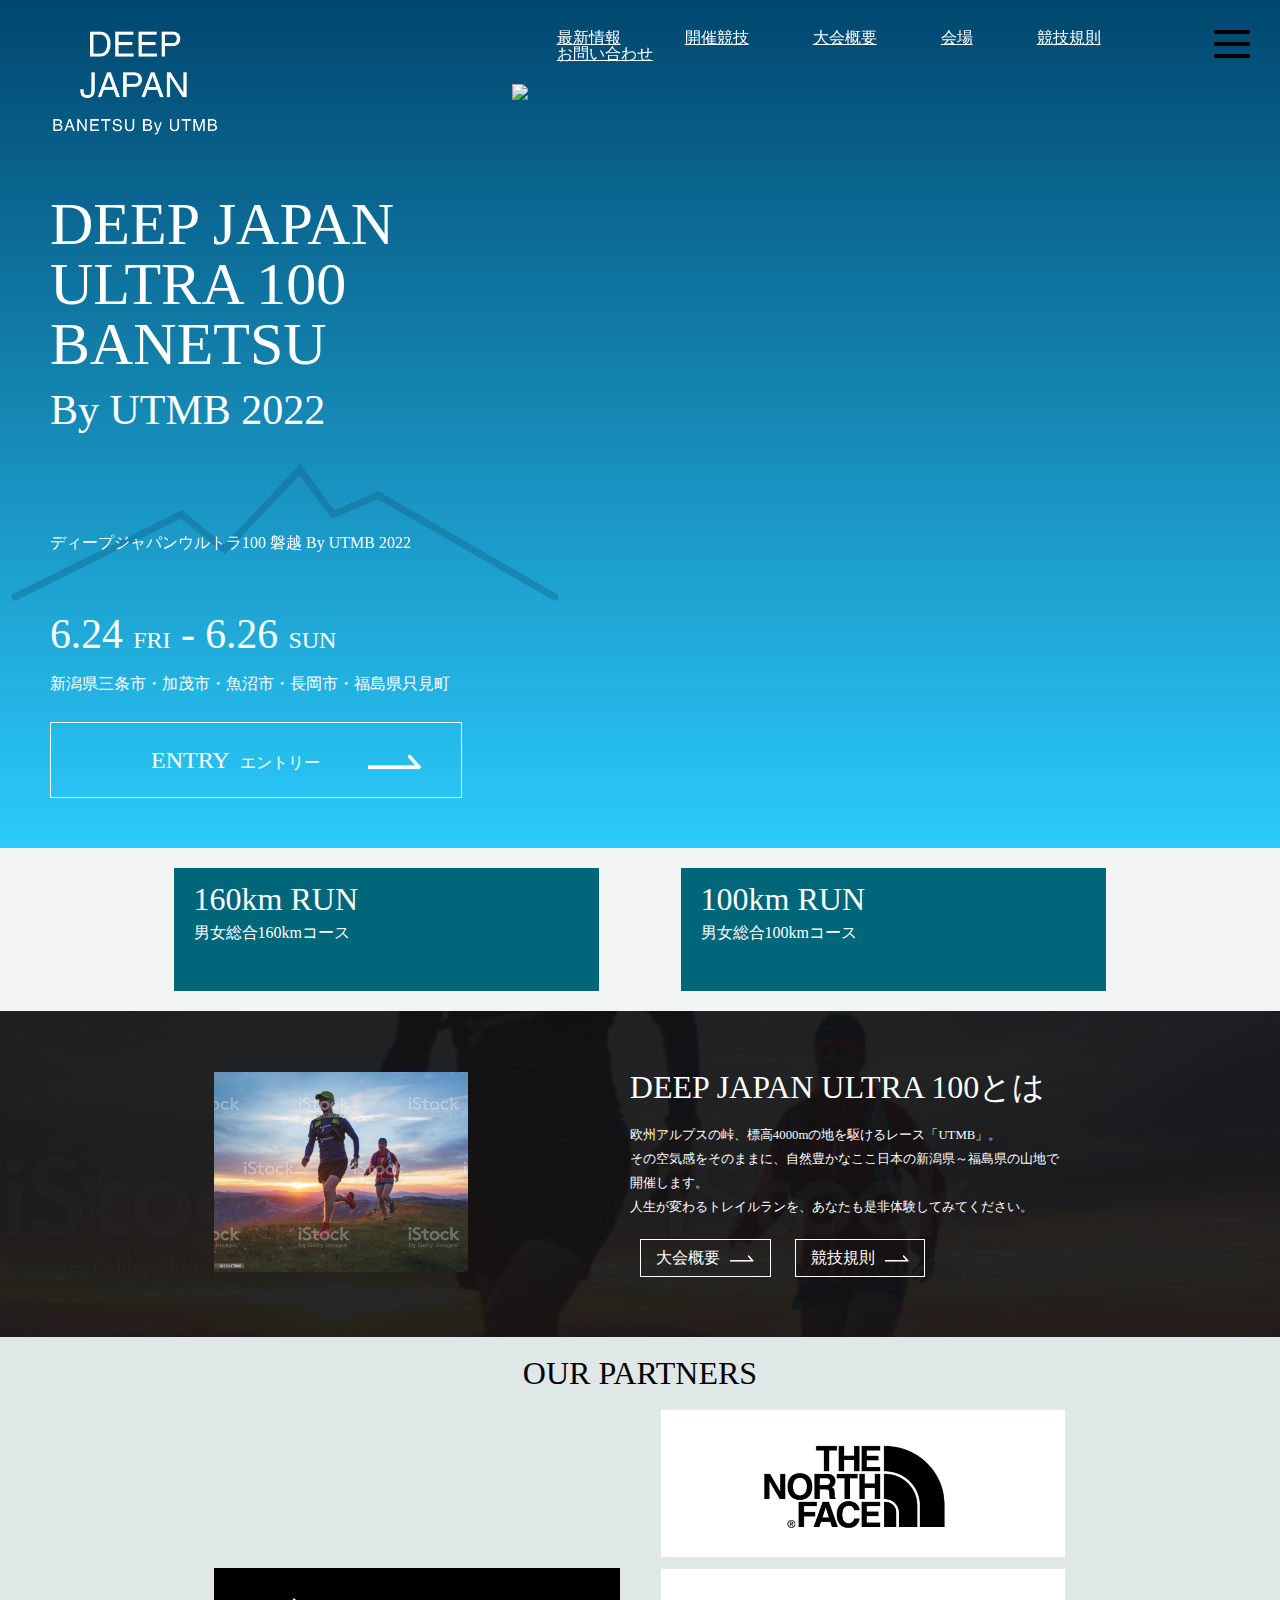
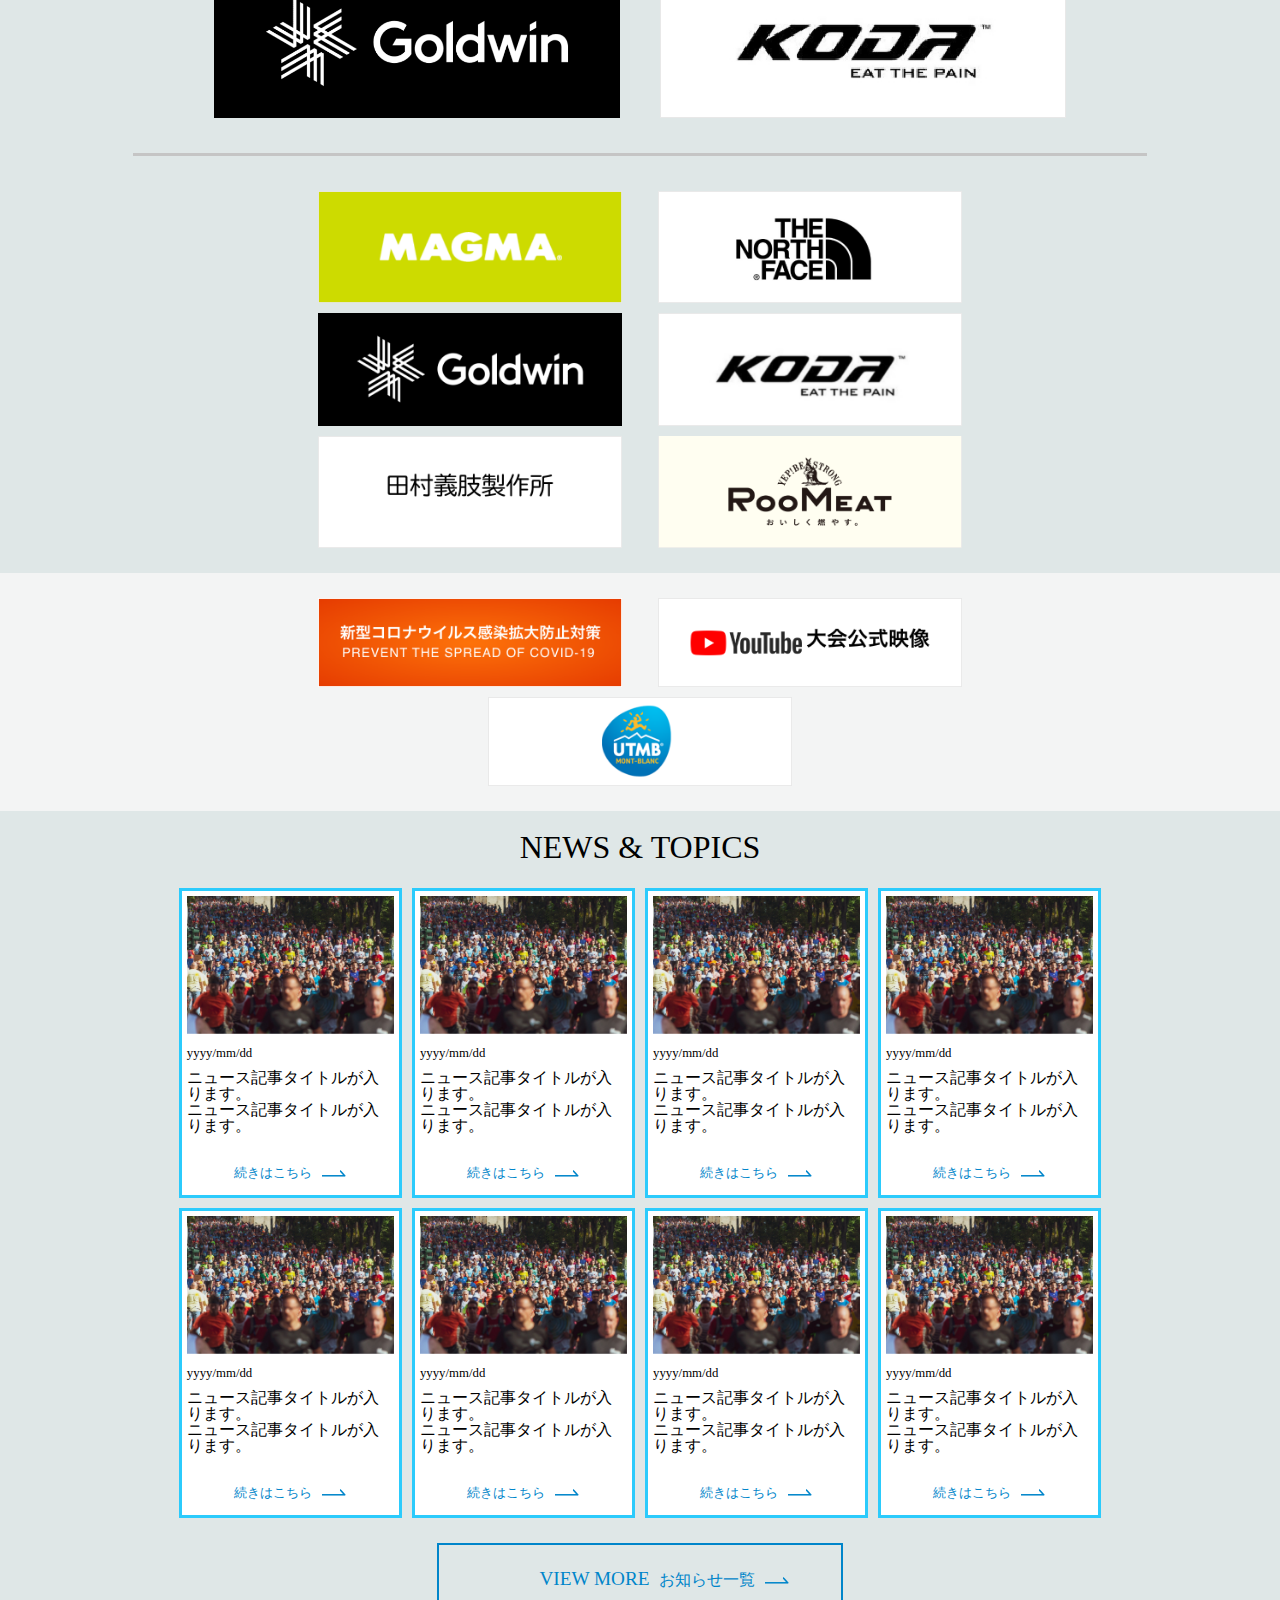
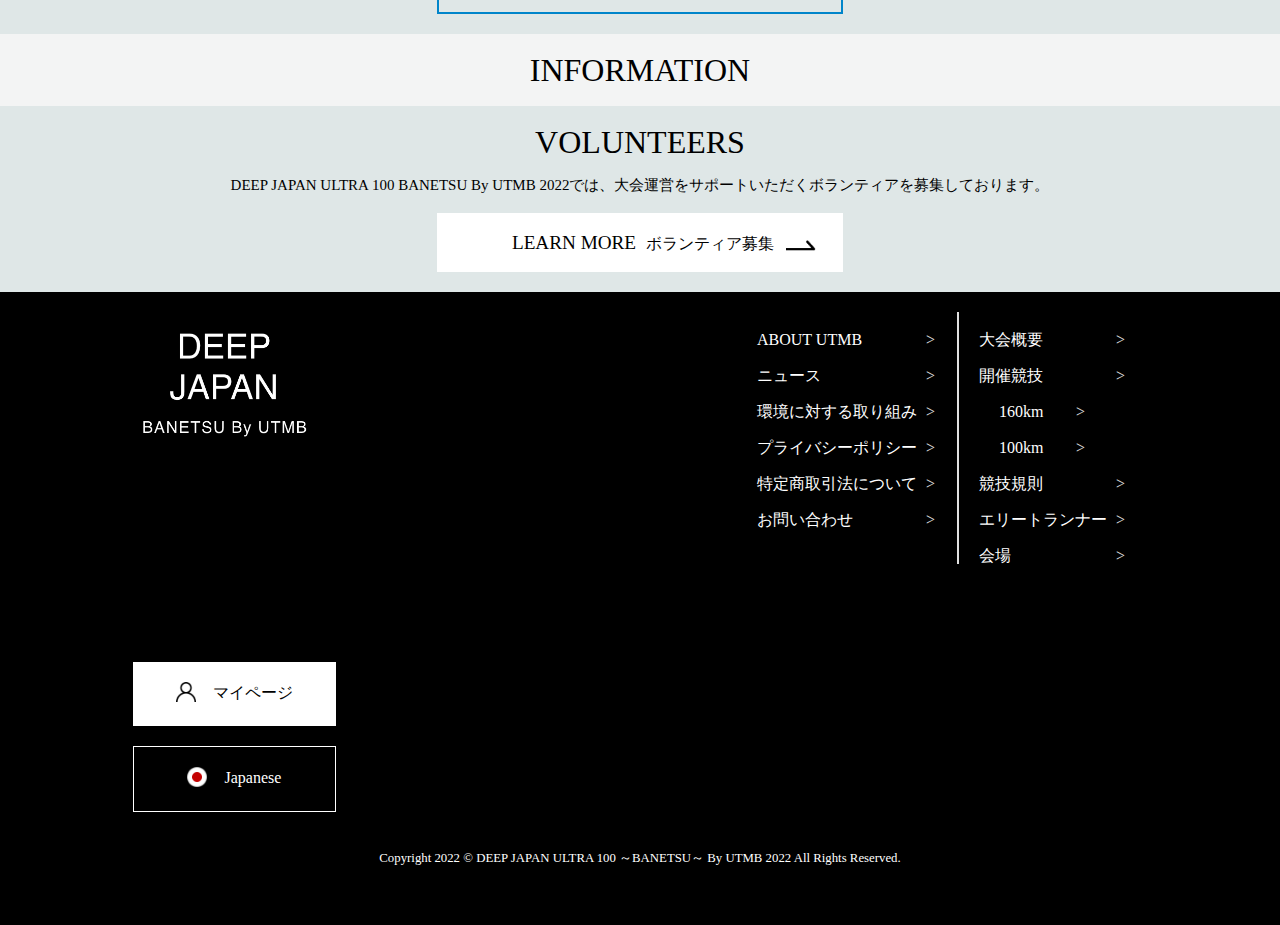
==== index.html @ a7fba8e9 "0206-latest" ====
<!DOCTYPE html>
<html lang="ja">
  <head>
    <!-- 以下meta系 -->
    <meta charset="utf-8">
    <meta http-equiv="X-UA-Compatible" content="IE=Edge" />
    <meta name="viewport" content="width=device-width,initial-scale=1.0,minimum-scale=1.0">
    <meta name="description" content="">
    <meta name="keyword" content="">
    <title>deepjapan</title>
    <!-- ↓OG系↓ -->
    
    <!-- ↑OG系↑ -->
    <!-- ↓css、js↓ -->
    <link rel="stylesheet" href="./assets/css/base.css">
    <link rel="stylesheet" href="./assets/css/style.css">
    <!-- <script type="text/javascript" src="./assets/js/jquery-3.6.0.min.js"></script> -->
    <script type="text/javascript" src="./assets/js/include.js"></script>
    <!-- ↑css、js↑ -->
    
  </head>
  <body>
    <!-- ↓PCheadear↓ -->
    <div class="header">
      <div class="header_nav">
        <h1>
          <img src="./images/logo.png" alt="">
        </h1>
        <div class="pc-nav">
          <ul>
            <li><a href="#">最新情報</a></li>
            <li><a href="#">開催競技</a></li>
            <li><a href="#">大会概要</a></li>
            <li><a href="#">会場</a></li>
            <li><a href="#">競技規則</a></li>
            <li><a href="#">お問い合わせ</a></li>
          </ul>
        </div>
      </div>
      <!-- ↓ハンバーガーメニュー↓ -->
      <div class="menu-trigger" href="">
        <span></span>
        <span></span>
        <span></span>
      </div>
      <nav>
        <div class="nav_flex">
          <ul>
            <li>ABOUT UTMB</li>
            <li>ニュース</li>
            <li>環境に対する取り組み</li>
            <li>プライバシーポリシー</li>
            <li>特定商取引法について</li>
            <li>お問い合わせ</li>
          </ul>
          <ul>
            <li>大会概要</li>
            <li>開催競技</li>
            <ul>
              <li>160km</li>
              <li>100km</li>
            </ul>
            <li>競技規則</li>
            <li>エリートランナー</li>
            <li>会場</li>
          </ul>
        </div>
        <div class="btn_flex">
          <div class="nav-btn-01">
            <a href="">マイページ</a>
          </div>
          <div class="nav-btn-02">
            <a href="">Japanese</a>
          </div>
        </div>
      </nav>
      <div class="overlay"></div>
    </div>
    <!-- <div class="header_bg"></div> -->
    <!-- ↑ハンバーガーメニュー↑ -->
    <!-- ↑PCheadear↑ -->
    <!-- ↓SPheadear↓ -->
    <div class="header_sp">
      <div class="header_nav">
        <h1>
          <img src="./images/logo.png" alt="">
        </h1>
        <div class="pc-nav">
          <ul>
            <li><a href="#">最新情報</a></li>
            <li><a href="#">開催競技</a></li>
            <li><a href="#">大会概要</a></li>
            <li><a href="#">会場</a></li>
            <li><a href="#">競技規則</a></li>
            <li><a href="#">お問い合わせ</a></li>
          </ul>
        </div>
      </div>
      <!-- ↓ハンバーガーメニュー↓ -->
      <div class="menu-trigger" href="">
        <span></span>
        <span></span>
        <span></span>
      </div>
      <nav>
        <div class="nav_flex">
          <ul>
            <li>ABOUT UTMB</li>
            <li>ニュース</li>
            <li>環境に対する取り組み</li>
            <li>プライバシーポリシー</li>
            <li>特定商取引法について</li>
            <li>お問い合わせ</li>
          </ul>
          <ul>
            <li>大会概要</li>
            <li>開催競技</li>
            <ul>
              <li>160km</li>
              <li>100km</li>
            </ul>
            <li>競技規則</li>
            <li>エリートランナー</li>
            <li>会場</li>
          </ul>
        </div>
        <div class="btn_flex">
          <div class="nav-btn-01">
            <a href="">マイページ</a>
          </div>
          <div class="nav-btn-02">
            <a href="">Japanese</a>
          </div>
        </div>
      </nav>
      <div class="overlay"></div>
    </div>
    <!-- <div class="header_sp_bg"></div> -->
    <!-- ↑SPheadear↑ -->
      <!-- ↓mv周り↓ -->
      <div class="pc-wrapper">
        <div class="text">
          <h2>DEEP JAPAN <br>ULTRA 100<br>BANETSU<br><span style="font-size: 42px;">By UTMB 2022</span></h2>
          <div class="bg_img">
            <img class="background_img" src="./images/top_02.png">
            <p>ディープジャパンウルトラ100 磐越 By UTMB 2022</p>
          </div>
          <p class="date">6.24 <span>FRI</span> - 6.26 <span>SUN</span></p>
          <p>新潟県三条市・加茂市・魚沼市・長岡市・福島県只見町</p>
          <p class="btn"><a href="">ENTRY<span>エントリー</span></a></p>
        </div>
        <div class="img">
          <img src="./images/top.png">
        </div>
      </div>
      <div class="sp-wrapper">
        <div class="img">
          <img src="./images/top.png" alt="">
        </div>
        <div class="text">
          <h2>DEEP JAPAN <br>ULTRA 100<br>BANETSU<br><span style="font-size: 30px;">By UTMB 2022</span></h2>
          <p>ディープジャパンウルトラ100 磐越 By UTMB 2022</p>
          <p class="date">6.24 <span>FRI</span> - 6.26<span> SUN</span></p>
          <p>新潟県三条市・加茂市・魚沼市・長岡市・福島県只見町</p>
          <p class="btn"><a href="">ENTRY<span>エントリー</span></a></p>
        </div>
      </div>
    <!-- ↑mv周り↑ -->
    <!-- ↑headear,mv周り↑ -->
    <section class="section02 col1-2">
      <div class="box1-2">
        <h2>160km RUN</h2>
        <p>男女総合160kmコース</p>
      </div>
      <div class="box1-2">
        <h2>100km RUN</h2>
        <p>男女総合100kmコース</p>
      </div>
    </section>
    
    <section class="section03">
      <div class="back_img wrapper01">
        <div class="img">
          <img src="./images/about_dju_02.png" alt="">
        </div>
        <div class="about">
          <h2>DEEP JAPAN ULTRA 100とは</h2>
          <p>欧州アルプスの峠、標高4000mの地を駆けるレース「UTMB」。<br>その空気感をそのままに、自然豊かなここ日本の新潟県～福島県の山地で開催します。<br>人生が変わるトレイルランを、あなたも是非体験してみてください。</p>
          <div class="btn">
            <a href="">大会概要</a>
          </div>
          <div class="btn">
            <a href="">競技規則</a>
          </div>
        </div>
      </div>
    </section>

    <section class="section04">
      <h2>OUR PARTNERS</h2>
      <div class="wrapper01">
        <div class="col1-2">
          <img src="./images/magma_01.png" alt="">
          <img src="./images/thenorthface_01.png" alt="">
        </div>
        <div class="col1-2">
          <img src="./images/goldwin_01.png" alt="">
          <img src="./images/koda_01.png" alt="">
        </div>
      </div>
      <div class="wrapper02">
        <div class="col1-3">
          <img src="./images/magma_02.png" alt="">
          <img src="./images/thenorthface_02.png" alt="">
          <img src="./images/goldwin_02.png" alt="">
        <!-- </div>
        <div class="col1-3"> -->
          <img src="./images/koda_02.png" alt="">
          <img src="./images/tamura_02.png" alt="">
          <img src="./images/roomeat_02.png" alt="">
        </div>
      </div>
    </section>

    <section class="section05">
      <div class="col1-3">
        <img src="./images/covid.png" alt="">
        <img src="./images/youtube.png" alt="">
        <img src="./images/utmb.png" alt="">
      </div>
    </section>

    <section class="section06">
        <h2>NEWS & TOPICS</h2>
        <div class="wrapper">
          <div class="col1-4">
            <div class="inner">
              <img src="./images/news.png" alt="">
              <p class="date">yyyy/mm/dd</p>
              <p class="title">ニュース記事タイトルが入ります。<br>ニュース記事タイトルが入ります。</p>
              <p class="next"><a href="">続きはこちら</a></p>
            </div>
            <div class="inner">
              <img src="./images/news.png" alt="">
              <p class="date">yyyy/mm/dd</p>
              <p class="title">ニュース記事タイトルが入ります。<br>ニュース記事タイトルが入ります。</p>
              <p class="next"><a href="">続きはこちら</a></p>
            </div>
            <div class="inner">
              <img src="./images/news.png" alt="">
              <p class="date">yyyy/mm/dd</p>
              <p class="title">ニュース記事タイトルが入ります。<br>ニュース記事タイトルが入ります。</p>
              <p class="next"><a href="">続きはこちら</a></p>
            </div>
            <div class="inner">
              <img src="./images/news.png" alt="">
              <p class="date">yyyy/mm/dd</p>
              <p class="title">ニュース記事タイトルが入ります。<br>ニュース記事タイトルが入ります。</p>
              <p class="next"><a href="">続きはこちら</a></p>
            </div>
            <div class="inner">
              <img src="./images/news.png" alt="">
              <p class="date">yyyy/mm/dd</p>
              <p class="title">ニュース記事タイトルが入ります。<br>ニュース記事タイトルが入ります。</p>
              <p class="next"><a href="">続きはこちら</a></p>
            </div>
            <div class="inner">
              <img src="./images/news.png" alt="">
              <p class="date">yyyy/mm/dd</p>
              <p class="title">ニュース記事タイトルが入ります。<br>ニュース記事タイトルが入ります。</p>
              <p class="next"><a href="">続きはこちら</a></p>
            </div>
            <div class="inner">
              <img src="./images/news.png" alt="">
              <p class="date">yyyy/mm/dd</p>
              <p class="title">ニュース記事タイトルが入ります。<br>ニュース記事タイトルが入ります。</p>
              <p class="next"><a href="">続きはこちら</a></p>
            </div>
            <div class="inner">
              <img src="./images/news.png" alt="">
              <p class="date">yyyy/mm/dd</p>
              <p class="title">ニュース記事タイトルが入ります。<br>ニュース記事タイトルが入ります。</p>
              <p class="next"><a href="">続きはこちら</a></p>
            </div>
          </div>
        </div>
        <div class="info">
          <p>VIEW MORE<span>お知らせ一覧</span></p>
        </div>
    </section>

    <section class="section07">
      <h2>INFORMATION</h2>
      <!-- snsの場所 -->
    </section>

    <section class="section08">
      <h2>VOLUNTEERS</h2>
      <p>DEEP JAPAN ULTRA 100 BANETSU By UTMB 2022では、大会運営をサポートいただくボランティアを募集しております。</p>
      <div class="volunteers">
        <p>LEARN MORE<span>ボランティア募集</span></p>
      </div>
    </section>

    <!-- ↓footer↓ -->
    <div class="footer">
      <div class="footer-flex">
        <img src="./images/logo.png" alt="">
        <div class="ul-flex">
          <ul>
            <li>ABOUT UTMB</li>
            <li>ニュース</li>
            <li>環境に対する取り組み</li>
            <li>プライバシーポリシー</li>
            <li>特定商取引法について</li>
            <li>お問い合わせ</li>
          </ul>
          <ul>
            <li>大会概要</li>
            <li>開催競技</li>
              <ul>
                <li>160km</li>
                <li>100km</li>
              </ul>
            <li>競技規則</li>
            <li>エリートランナー</li>
            <li>会場</li>
          </ul>
        </div>        
      </div>
      <div class="btn-01">
        <a href="">マイページ</a>
      </div>
      <div class="btn-02">
        <p><a href="">Japanese</a></p>
      </div>
      <p class="copyright">Copyright 2022 © DEEP JAPAN ULTRA 100 ～BANETSU～ By UTMB 2022 All Rights Reserved.</p>
    </div>
    <!-- ↑footer↑ -->
    
    <script src="https://code.jquery.com/jquery-3.4.1.js" integrity="sha256-WpOohJOqMqqyKL9FccASB9O0KwACQJpFTUBLTYOVvVU=" crossorigin="anonymous"></script>
    <script type="text/javascript" src="./assets/js/include.js"></script>
  </body>

</html>
---- assets/css/base.css ----
@charset "UTF-8";
/* http://meyerweb.com/eric/tools/css/reset/ 
   v2.0 | 20110126
   License: none (public domain)
*/

* {
  box-sizing: border-box;
}

html, body, div, span, applet, object, iframe,
h1, h2, h3, h4, h5, h6, p, blockquote, pre,
a, abbr, acronym, address, big, cite, code,
del, dfn, em, img, ins, kbd, q, s, samp,
small, strike, strong, sub, sup, tt, var,
b, u, i, center,
dl, dt, dd, ol, ul, li,
fieldset, form, label, legend,
table, caption, tbody, tfoot, thead, tr, th, td,
article, aside, canvas, details, embed, 
figure, figcaption, footer, header, hgroup, 
menu, nav, output, ruby, section, summary,
time, mark, audio, video {
	margin: 0;
	padding: 0;
	border: 0;
	font-size: 100%;
  font: inherit;
  color: white;
	vertical-align: baseline;
}
/* HTML5 display-role reset for older browsers */
article, aside, details, figcaption, figure, 
footer, header, hgroup, menu, nav, section {
	display: block;
}

body {
  line-height: 1;
  font-family: "Russo One";
  background-color: #F3F4F4;
}
ol, ul {
	list-style: none;
}
blockquote, q {
	quotes: none;
}
blockquote:before, blockquote:after,
q:before, q:after {
	content: '';
	content: none;
}
table {
	border-collapse: collapse;
	border-spacing: 0;
}

img{
  width: 100%;
}

/* =========================================================== */
---- assets/css/style.css ----
@charset "UTF-8";

.header{
  padding-top: 30px;
  display: block;
  position: fixed;
  top:0;
}
.header.scroll-nav{
  background:linear-gradient(#00476F, #2BCBFC);
  opacity: 0.8;
}

.header_sp{
  display: none;
}

.header_bg{
  display: block;
  height: 342px;
  background:linear-gradient(#00476F, #2BCBFC);
}

.header_sp_bg{
  display: none;
}

@media screen and (max-width: 768px){
  .header{
    display: none;
  }

  .header_sp{
    padding: 15px 0 9px 0;
    width: 100%;
    display: block;
    background-image: url(../../images/top_bk_img.png);
    position: fixed;
    top:0;
  }

  .header_bg{
    display: none;
  }

  .header_sp_bg{
    display: block;
    height: 234px;
    background:linear-gradient(#00476F, #2BCBFC);
  }
}

/* ハンバーガーメニュー */
.overlay {
  content: "";
  display: block;
  width: 0;
  height: 0;
  background-color: rgba(0, 0, 0, 0.5);
  position: absolute;
  top: 0;
  left: 0;
  z-index: 2;
  opacity: 0;
  transition: opacity .5s;
}
.overlay.open {
  width: 100%;
  height: 100%;
  opacity: 1;
}
main {
  height: 100%;
  min-height: 100vh;
  padding: 0 50px;
  background-color: #eee;
  transition: all .5s;
  display: flex;
  flex-direction: column;
  justify-content: center;
}
main.open {
  transform: translateX(-250px);
}
main h1 {
  text-align: center;
  font-weight: 500;
}
main p {
  text-align: center;
}
.menu-trigger {
  display: inline-block;
  width: 36px;
  height: 28px;
  vertical-align: middle;
  cursor: pointer;
  position: fixed;
  top: 30px;
  right: 30px;
  z-index: 100;
/*   transform: translateX(0);
  transition: transform .5s;
 */}
/* .menu-trigger.active {
  transform: translateX(-250px);
}
 */.menu-trigger span {
  display: inline-block;
  box-sizing: border-box;
  position: absolute;
  left: 0;
  width: 100%;
  height: 4px;
  background-color: #000;
  transition: all .5s;
}
.menu-trigger.active span {
  background-color: #fff;
}
.menu-trigger span:nth-of-type(1) {
  top: 0;
}
.menu-trigger.active span:nth-of-type(1) {
  transform: translateY(12px) rotate(-45deg);
}
.menu-trigger span:nth-of-type(2) {
  top: 12px;
}
.menu-trigger.active span:nth-of-type(2) {
  opacity: 0;
}
.menu-trigger span:nth-of-type(3) {
  bottom: 0;
}
.menu-trigger.active span:nth-of-type(3) {
  transform: translateY(-12px) rotate(45deg);
}

nav {
  width: 40%;
  height: 100%;
  padding-top: 100px;
  background-color: #003B54;
  position: fixed;
  top: 0;
  right: 0;
  z-index: 10;
  transform: translate(100%);
  transition: all .5s;
}
nav.open {
  transform: translateZ(0);
}

.nav_flex{
  display: flex;
}

.nav_flex ul{
  width: 50%;
  padding: 0 20px;
  position: relative;
}

.nav_flex ul:first-child{
  border-right: solid 1px #E0E0E0;
}

.nav_flex ul>ul{
  margin-left: 10px;
}

nav li {
  color: #fff;
  padding: 10px 0;
  margin: 20px 0;
}

nav li::after{
  content:">";
  display: inline-block;
  background-repeat: no-repeat;
  background-position: right;
  background-size: contain;
  vertical-align: middle;
  width: 20px;
  height: 16px;
  position: absolute;
  right: 60px;
}

.nav_flex ul>ul li::after{
  position: absolute;
  right: 7px;
}

.btn_flex{
  display: flex;
  justify-content: space-around;
  margin-top: 30%;
}

.nav-btn-01{
  background-color: white;
  padding: 20px 60px;
}

.nav-btn-01 a{
  color: #000;
}

.nav-btn-01 a::before{
  content: "";
  display: inline-block;
  background-image: url(../../images/user.png);
  background-repeat: no-repeat;
  background-size: 53%;
  vertical-align: middle;
  width: 37px;
  height: 24px;
}

.nav-btn-02{
  background-color: black;
  padding: 20px 60px;
}

.nav-btn-02 a::before{
  content: "";
  display: inline-block;
  background-image: url(../../images/japan.png);
  background-repeat: no-repeat;
  background-size: 53%;
  vertical-align: middle;
  width: 37px;
  height: 24px
}

.btn_flex a{
  text-decoration: none;
}

@media screen and (max-width: 768px) {
  nav {
    width: 80%;
    height: 100%;
    padding-top: 100px;
    background-color: #003B54;
    position: fixed;
    top: 0;
    right: 0;
    z-index: 10;
    transform: translate(100%);
    transition: all .5s;
  }

  .nav_flex{
    display: block;
  }
  .nav_flex ul {
    width: 100%;
    padding: 0 10px;
  }
  .nav_flex ul:first-child {
    border-right: none;
  }
  nav li {
    padding: 10px 0;
    margin: 5px 0;
  }
  .btn_flex {
    display: block;
    margin-top: 20%;
    padding: 0 20px;
  }
  .nav-btn-01 {
    margin-bottom: 10px;
  }
}

/* ハンバーガーメニュー */

.header_nav{
  display: flex;
  margin-left: 43px;
}

h1{
  width: 15%;
}

.pc-nav ul{
  margin-left: 300px;
}

.pc-nav li{
  display: inline-block;
  margin: 0 30px;
}

@media screen and (max-width: 768px) {

  .header_nav{
    display: block;
    margin-left: 0px;
  }

  h1{
    width: 28%;
    margin-left: 20px;
  }
  
  .pc-nav{
    display: none;
  }
}

.pc-wrapper{
  display: flex;
  padding-top: 84px;
  background:linear-gradient(#00476F, #2BCBFC);
}

@media screen and (max-width: 768px) {
  .pc-wrapper{
    display: none;
  }
}

.pc-wrapper .text{
  width: 40%;
  padding: 20px 50px 50px;
  margin-top: 90px;
  /* background-image: url(../../images/top_02.png);
  background-repeat: no-repeat; */
}

.bg_img{
  position: absolute;
}

.background_img{
  width: 550px;
  position: relative;
  top: 0;
  left: -40px;
}

.bg_img p{
  position: relative;
  top: -70px;
  left: 0;
}

.pc-wrapper .date{
  font-size: 2.6rem;
  margin: 180px 0 20px 0;
}

.pc-wrapper span{
  font-size: 1.5rem;
}

.pc-wrapper h2{
  font-size: 60px;
  margin-bottom: 30px;
}

.pc-wrapper .btn{
  margin-top: 30px;
  border: solid 1px white;
  padding: 25px 0 25px 100px;
}

.pc-wrapper .btn a{
  text-decoration: none;
  font-size: 1.5rem;
  text-align: center;
}

.pc-wrapper .btn a::after{
  content:"";
  display: inline-block;
  background-image: url(../../images/arrow_white.png);
  background-repeat: no-repeat;
  background-position: right;
  background-size: contain;
  vertical-align: middle;
  width: 102px;
  height: 16px;
}

.pc-wrapper .btn span{
  font-size: 1rem;
  margin-left: 10px;
}

.pc-wrapper .img{
  width: 60%;
}

.sp-wrapper{
  display: none;
}

/* SP トップヴィジュアル */
@media screen and (max-width: 768px) {
  .sp-wrapper{
    display: block;
    margin-top: 68px;
    padding: 20px 0;
    background:linear-gradient(#00476F, #2BCBFC);
  }
  
  .sp-wrapper .text{
    width: 100%;
    padding: 0 10px;
    margin-top: 10px;
  }
  
  .sp-wrapper h2{
    font-size: 2.6rem;
    margin: 20px 0;
  }
  
  .sp-wrapper .date{
    font-size: 2.6rem;
    margin: 20px 0;
  }
  
  .sp-wrapper span{
    font-size: 1.5rem;
  }
  
  .sp-wrapper .btn{
    margin-top: 30px;
    border: solid 1px white;
    padding: 25px 0 25px 100px;
  }
  
  .sp-wrapper .btn a{
    text-decoration: none;
    font-size: 1.5rem;
    text-align: center;
  }
  
  .sp-wrapper .btn a::after{
    content:"";
    display: inline-block;
    background-image: url(../../images/arrow_white.png);
    background-repeat: no-repeat;
    background-position: right;
    background-size: contain;
    vertical-align: middle;
    width: 75px;
    height: 15px;
  }
}
/* SP トップヴィジュアル */

.section02,.section04,.section05,.section06,.section07,.section08,.footer{
  padding: 20px 133px;
  /* margin: 20px 0; */
}

@media screen and (max-width: 768px){
  .section02,.section04,.section05,.section06,.section07,.section08,.footer{
    padding: 20px 25px;
  }
}

.col1-2,.col1-3,.col1-4{
  display: flex;
  justify-content: center;
  flex-wrap: wrap;
}

.col1-2 div{
  width: 42%;
  margin: 0 auto;
}

.col1-2 img{
  width: 40%;
  margin: 5px 20px;
}

@media screen and (max-width: 768px) {
  .col1-2{
    display: block;
  }
  .col1-2 div{
    width: 100%;
    margin: 10px auto;
  }
  .col1-2 img{
    width: 100%;
    margin: 20px auto;
  }
}

.col1-3 img{
  width: 30%;
  margin: 5px 18px;
}

@media screen and (max-width: 768px) {
  .col1-3{
    display: block;
    text-align: center;
  }
  .col1-3 img{
    width: 45%;
    margin: 5px auto;
  }
}

.col1-4 div{
  width: 22%;
  margin: 5px;
}
@media screen and (max-width: 768px){
  .col1-4 div{
    width: 48%;
    margin: 5px auto;
  }
}

.box1-2{
  background-color: #00667A;
  padding: 15px 20px 50px;
}

.box1-2 h2{
  font-size: 2rem;
  margin-bottom: 10px;
}

@media screen and (max-width: 768px){
  .box1-2{
    padding: 10px 40px 15px 20px;
  }
}

.back_img{
  background-image: url(../../images/about_dju_01.png);
  background-size: cover;
}

.section03 .wrapper01{
  display: flex;
  padding: 10px 133px;
  justify-content: space-around;
}


.section03 .wrapper01 .img{
  width: 25%;
  margin: auto;
}
.section03 .wrapper01 .about{
  width: 43%;
  margin: 0 auto;
  padding: 50px 0;
}

.section03 .wrapper01 h2{
  font-size: 2rem;
  margin-bottom: 20px;
}

.section03 .wrapper01 p{
  font-size: 0.8rem;
  margin-bottom: 20px;
  line-height: 24px;
}

.section03 .wrapper01 .btn{
  display: inline-block;
  border: solid 1px white;
  width: 30%;
  padding: 10px 5px;
  margin: 0 10px;
}

.section03 .wrapper01 a{
  display: block;
  text-align: center;
  text-decoration: none;
}

.section03 .wrapper01 a::after{
  content:"";
  display: inline-block;
  background-image: url(../../images/arrow_white.png);
  background-repeat: no-repeat;
  background-position-x: 10px;
  background-size: contain;
  vertical-align: middle;
  width: 35px;
  height: 7px;
}

.section04,.section06,.section08{
  background-color: #DFE7E7;
}

@media screen and (max-width: 768px){
  .section03 .wrapper01{
    display: block;
    padding: 20px 25px;
  }
  .section03 .wrapper01 .img{
    width: 100%;
    margin: auto;
  }
  .section03 .wrapper01 .about{
    width: 100%;
  }
  .section03 .wrapper01 h2{
    font-size: 1.5rem;
  }
  .section03 .wrapper01 .btn{
    width: 100%;
    margin: 10px 10px;
  }
}

.section04 h2{
  text-align: center;
  color: black;
  font-size: 2rem;
}

@media screen and (max-width: 768px){
  .section04 h2{
    padding-top: 20px;
  }
}

.section04 .wrapper01{
  margin: 15px 0 30px;
  border-bottom: solid #C5C5C5;
}

.section04 .col1-2:last-child{
  margin-bottom: 30px;
} 

@media screen and (max-width: 768px){
  .section05 .col1-3{
    margin: 20px 0;
  }

  .section05 img{
    width: 100%;
  }
}

.section06 .wrapper{
  margin: 20px 0;
}

.section06 h2{
  text-align: center;
  color: black;
  font-size: 2rem;
}

.section06 .inner{
  background-color: white;
  border: solid #2BCBFC;
  padding: 5px;
}

.section06 p{
  color: black;
}

.section06 .date{
  margin: 10px 0;
  font-size: 0.8rem;
}

.section06 .title{
  margin-bottom: 30px;
}

.section06 .next{
  text-align: center;
  margin-bottom: 10px;
}

.section06 .next::after{
  content:"";
  display: inline-block;
  background-image: url(../../images/arrow_blue.png);
  background-repeat: no-repeat;
  background-position-x: 10px;
  background-size: contain;
  vertical-align: middle;
  width: 35px;
  height: 7px;
}

.section06 a{
  color: #0085CA;
  text-decoration: none;
  font-size: 0.8rem;
}

.info{
  text-align: center;
  border: solid 2px #0085CA;
  margin: 0 30%;
  padding: 24px 0 24px 50px;
}

.info p{
  font-size: 1.2rem;
  color: #0085CA;
}

.info span{
  font-size: 1.0rem;
  color: #0085CA;
  margin-left: 10px;
}

.info span::after{
  content:"";
  display: inline-block;
  background-image: url(../../images/arrow_blue.png);
  background-repeat: no-repeat;
  background-position-x: 10px;
  background-size: contain;
  vertical-align: middle;
  width: 35px;
  height: 7px;
}

@media screen and (max-width: 768px){
  .info{
    width: 100%;
    margin: 0 auto;
    padding: 20px 30px;
  }
}

.section07 h2{
  text-align: center;
  color: black;
  font-size: 2rem;
}

.section08 h2{
  text-align: center;
  color: black;
  font-size: 2rem;
  margin-bottom: 20px;
}

.section08 p{
  color: black;
  text-align: center;
  font-size: 15px;
  margin-bottom: 20px;
}

.volunteers{
  background-color: white;
  margin: 0 30%;
  padding: 20px 0 20px 50px;
}

.volunteers p{
  font-size: 1.2rem;
  color: black;
  margin-bottom: 0;
}

.volunteers span{
  font-size: 1.0rem;
  color: black;
  margin-left: 10px;
}

.volunteers span::after{
  content: "";
  display: inline-block;
  background-image: url(../../images/arrow_black.png);
  background-repeat: no-repeat;
  background-position-x: 12px;
  background-size: contain;
  vertical-align: middle;
  width: 44px;
  height: 11px;
}

@media screen and (max-width: 768px){
  .volunteers{
    padding: 20px 10px;
    margin: 0 auto;
  }
}

/* ↓footer */
.footer{
  background-color: black;
}

.footer-flex{
  display: flex;
  justify-content: flex-start;
  position: relative;
  height: 350px;
}

.footer img{
  width: 18%;
  height: 30%;
  margin-top: 20px;
}

.ul-flex{
  display: flex;
  position: absolute;
  right: 0vh;
}

.ul-flex ul{
  padding: 0 40px 0 20px;
}

.ul-flex ul:first-child{
  border-right: solid 2px #E0E0E0;
}

.ul-flex li{
  margin-top: 20px;
  position: relative;
}

.ul-flex li::after{
  content: ">";
  color: #E0E0E0;
  display: inline-block;
  position: absolute;
  right: -18px;
}

.btn-01{
  background-color: white;
  padding: 20px 10px;
  width: 20%;
  margin-bottom: 20px;
}
.btn-01 a{
  display: block;
  color: black;
  text-align: center;
  text-decoration: none;
}

.btn-01 a::before{
  content: "";
  display: inline-block;
  background-image: url(../../images/user.png);
  background-repeat: no-repeat;
  background-size: 53%;
  vertical-align: middle;
  width: 37px;
  height: 24px;
}

.btn-02{
  background-color: black;
  padding: 20px 9px;
  width: 20%;
  border: solid 1px white;
  margin-bottom: 40px;
}

.btn-02 a{
  display: block;
  text-align: center;
  text-decoration: none;
}

.btn-02 a::before{
  content: "";
  display: inline-block;
  background-image: url(../../images/japan.png);
  background-repeat: no-repeat;
  background-size: 53%;
  vertical-align: middle;
  width: 37px;
  height: 24px;
}

.copyright{
  text-align: center;
  font-size: 0.8rem;
  margin-bottom: 40px;
}

@media screen and (max-width: 768px){
  .footer-flex{
    display: block;
    text-align: center;
    position: static;
    height: 0%;
  }

  .footer img{
  width: 57%;
  margin: 20px 0;
  }

  .ul-flex{
    position: static;
    right: 0px;
    margin-bottom: 30px;
  }
  .ul-flex ul{
    /* padding: 0px;
    text-align: left; */
    text-align: left;
  }

  .ul-flex ul:first-child{
    border-right: none;
  }

  .ul-flex li{
    font-size: 0.8rem;
  }

  .btn-01{
    width: 100%;
  }

  .btn-02{
    width: 100%;
  }
}
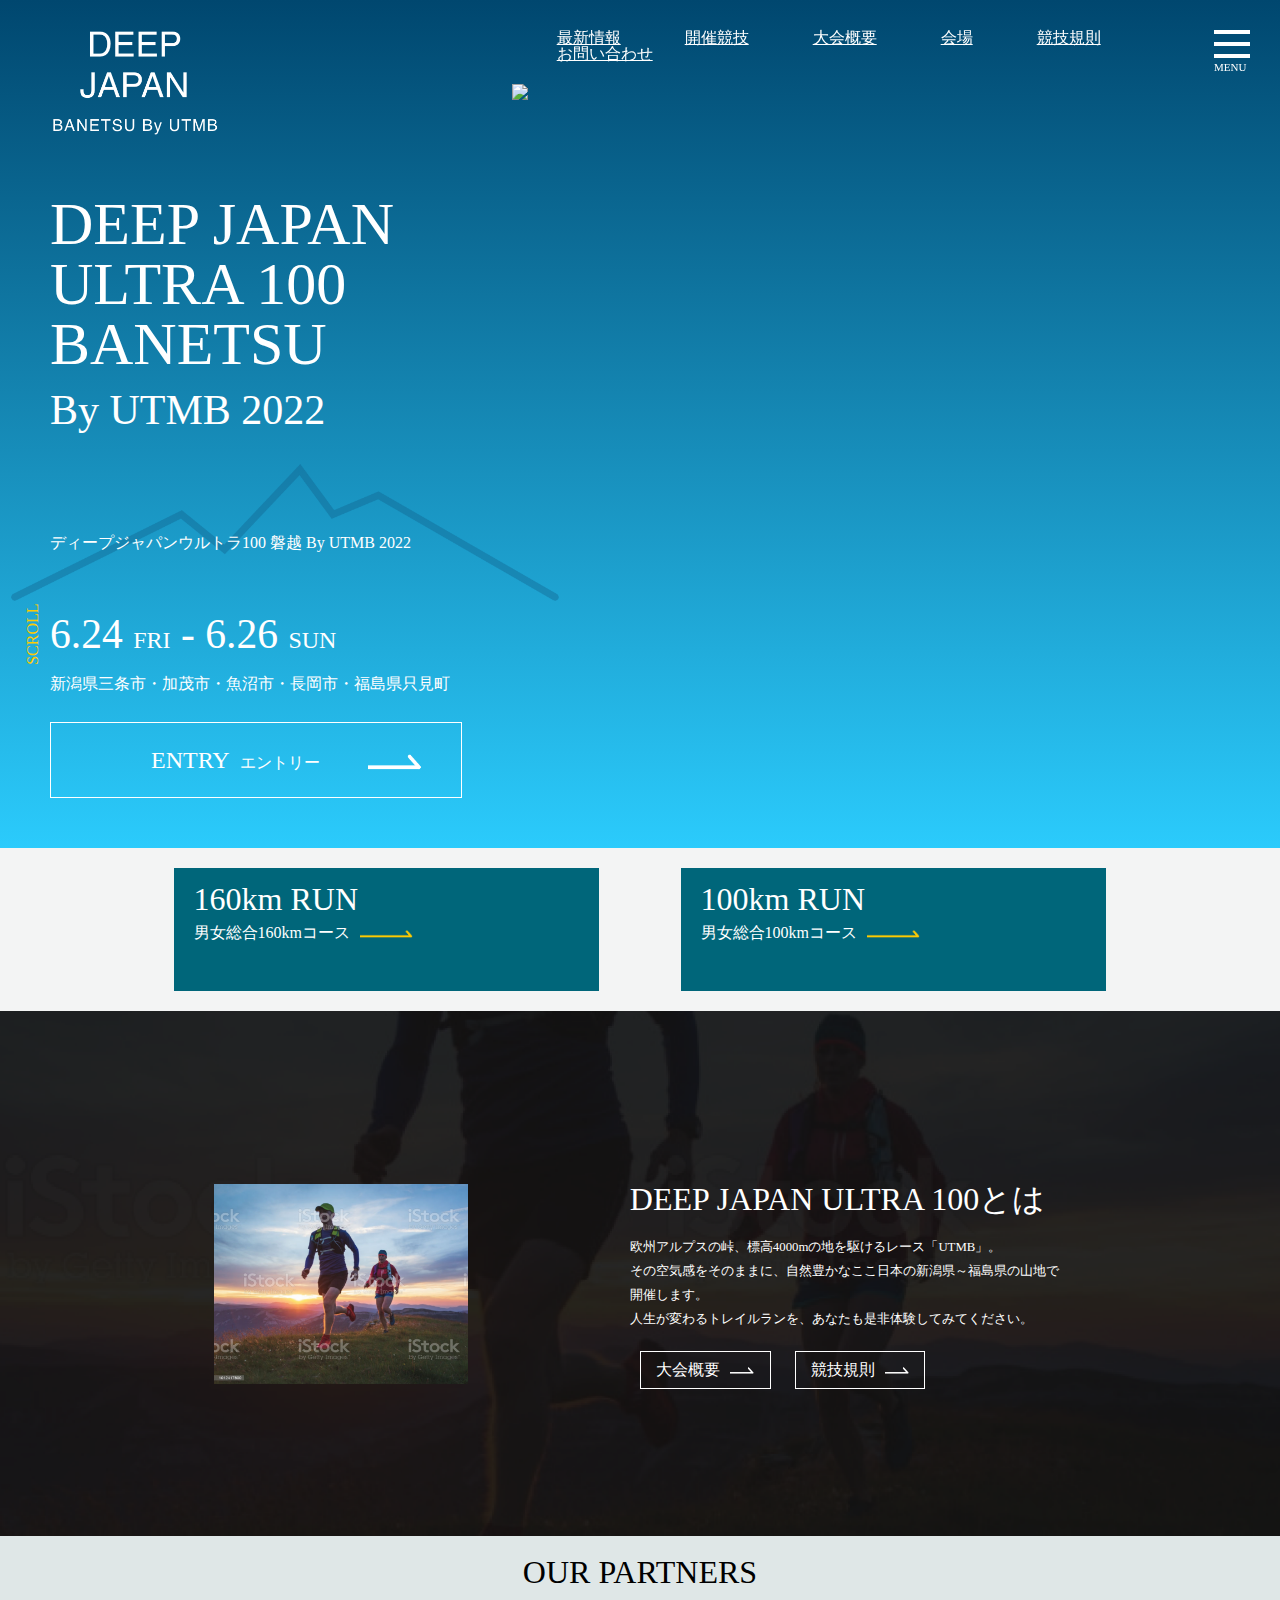
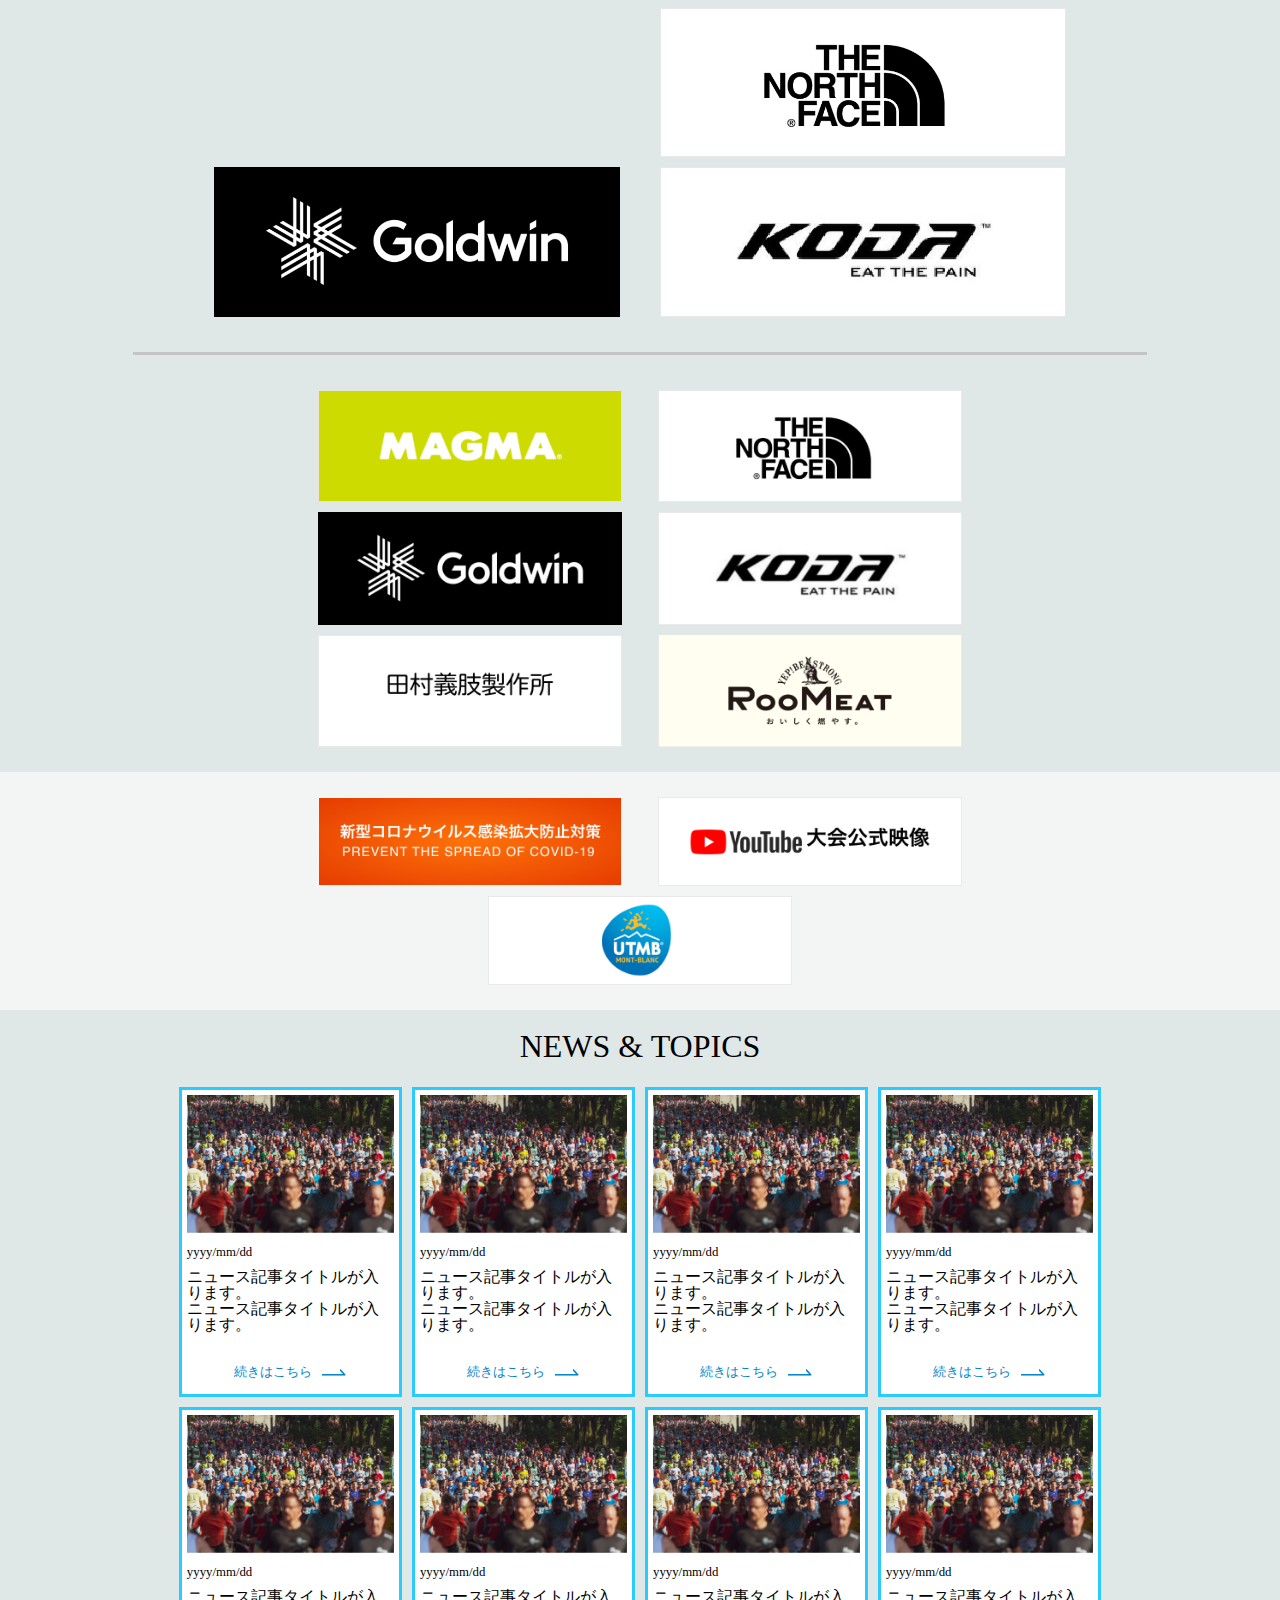
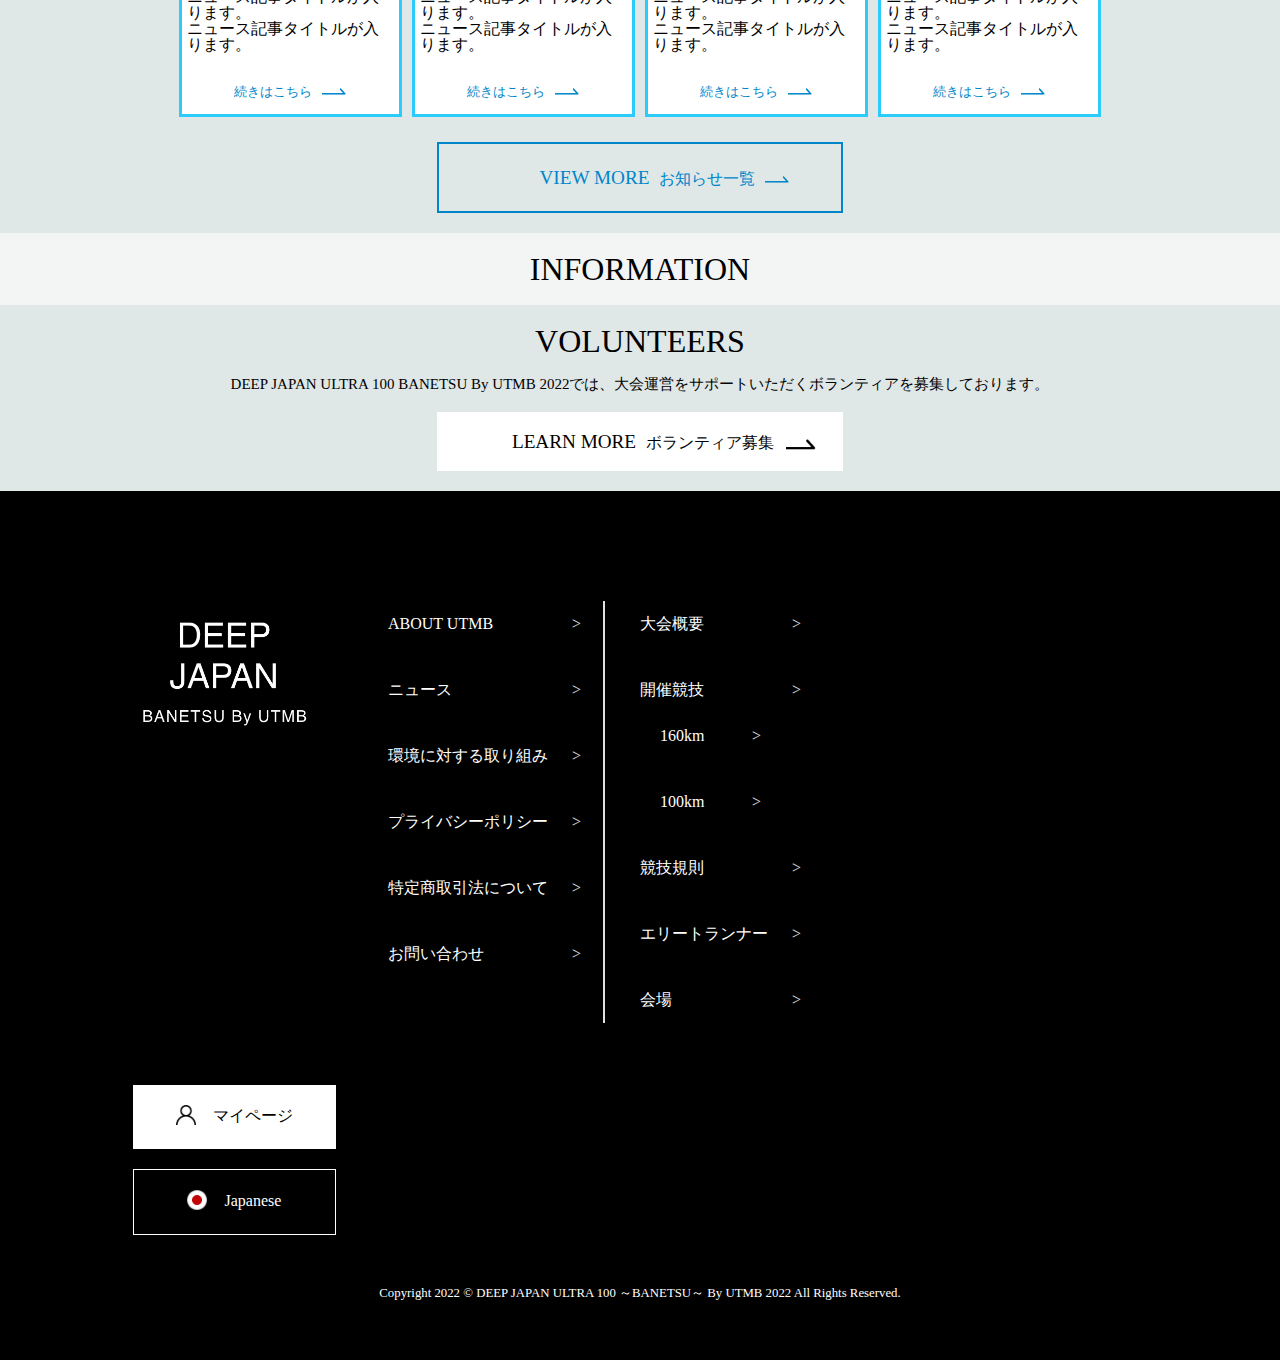
==== commit 4104482e: "0207-latest" ====
--- a/index.html
+++ b/index.html
@@ -14,6 +14,7 @@
     <!-- ↓css、js↓ -->
     <link rel="stylesheet" href="./assets/css/base.css">
     <link rel="stylesheet" href="./assets/css/style.css">
+    <link rel="stylesheet" href="./assets/css/jquery.slider.css">
     <!-- <script type="text/javascript" src="./assets/js/jquery-3.6.0.min.js"></script> -->
     <script type="text/javascript" src="./assets/js/include.js"></script>
     <!-- ↑css、js↑ -->
@@ -42,6 +43,7 @@
         <span></span>
         <span></span>
         <span></span>
+        <p>MENU</p>
       </div>
       <nav>
         <div class="nav_flex">
@@ -101,6 +103,7 @@
         <span></span>
         <span></span>
         <span></span>
+        <p>MENU</p>
       </div>
       <nav>
         <div class="nav_flex">
@@ -148,6 +151,9 @@
           <p class="date">6.24 <span>FRI</span> - 6.26 <span>SUN</span></p>
           <p>新潟県三条市・加茂市・魚沼市・長岡市・福島県只見町</p>
           <p class="btn"><a href="">ENTRY<span>エントリー</span></a></p>
+          <div class="scroll">
+            <p class="text">SCROLL</p>
+          </div>
         </div>
         <div class="img">
           <img src="./images/top.png">
@@ -340,6 +346,20 @@
     
     <script src="https://code.jquery.com/jquery-3.4.1.js" integrity="sha256-WpOohJOqMqqyKL9FccASB9O0KwACQJpFTUBLTYOVvVU=" crossorigin="anonymous"></script>
     <script type="text/javascript" src="./assets/js/include.js"></script>
+    <script type="text/javascript" src="./assets/js/jquery.slider.js"></script>
+    <script>
+        $(function() {
+            $('#slider').slider({
+                showControls: true,
+                autoplay: true,
+                showPosition: true,
+                hoverPause: true,
+                wait: 3500,
+                fade: 500,
+                direction: "left"
+            });
+        });
+        </script>
   </body>
 
 </html>--- a/assets/css/style.css
+++ b/assets/css/style.css
@@ -2,13 +2,15 @@
 
 .header{
   padding-top: 30px;
+  width: 100%;
   display: block;
   position: fixed;
   top:0;
+  z-index: 5;
 }
 .header.scroll-nav{
-  background:linear-gradient(#00476F, #2BCBFC);
-  opacity: 0.8;
+  background-color:#00476F;
+  height: 85px;
 }
 
 .header_sp{
@@ -37,6 +39,7 @@
     background-image: url(../../images/top_bk_img.png);
     position: fixed;
     top:0;
+    z-index: 5;
   }
 
   .header_bg{
@@ -112,8 +115,15 @@
   left: 0;
   width: 100%;
   height: 4px;
-  background-color: #000;
+  background-color: #fff;
   transition: all .5s;
+}
+.menu-trigger p {
+  position: relative;
+  top: 2rem;
+  width: 100%;
+  font-size: 11px;
+  font-family: Russo One;
 }
 .menu-trigger.active span {
   background-color: #fff;
@@ -286,6 +296,12 @@
   margin-left: 43px;
 }
 
+.header.scroll-nav .header_nav img{
+  width: 55%;
+  position: relative;
+  top: -1rem;
+}
+
 h1{
   width: 15%;
 }
@@ -347,6 +363,13 @@
   left: -40px;
 }
 
+.background_icon_img{
+  width: 25%;
+  position: relative;
+  top: 40%;
+  left: 0;
+}
+
 .bg_img p{
   position: relative;
   top: -70px;
@@ -394,6 +417,32 @@
 .pc-wrapper .btn span{
   font-size: 1rem;
   margin-left: 10px;
+}
+
+.pc-wrapper .scroll{
+  position: relative;
+}
+.pc-wrapper .scroll .text{
+  color: #FFCB00;
+  margin: 0 auto;
+  padding: 0px;
+  position: absolute;
+  transform-origin: top left;
+  transform: rotate(-90deg) translateX(-100%);
+  left: -2vw;
+  top: -24vh;
+}
+
+.pc-wrapper .scroll .text::before{
+  content:"";
+  display: inline-block;
+  background-image: url(../../images/arrow_yellow02.png);
+  background-repeat: no-repeat;
+  background-position: right;
+  background-size: contain;
+  vertical-align: middle;
+  width: 82px;
+  height: 21px;
 }
 
 .pc-wrapper .img{
@@ -456,6 +505,11 @@
     width: 75px;
     height: 15px;
   }
+
+  .background_icon_img{
+    width: 60%;
+    top: 50%;
+  }
 }
 /* SP トップヴィジュアル */
 
@@ -537,6 +591,18 @@
   margin-bottom: 10px;
 }
 
+.box1-2 p::after{
+  content:"";
+  display: inline-block;
+  background-image: url(../../images/arrow_yellow.png);
+  background-repeat: no-repeat;
+  background-position-x: 10px;
+  background-size: contain;
+  vertical-align: middle;
+  width: 68px;
+  height: 8px;
+}
+
 @media screen and (max-width: 768px){
   .box1-2{
     padding: 10px 40px 15px 20px;
@@ -550,7 +616,7 @@
 
 .section03 .wrapper01{
   display: flex;
-  padding: 10px 133px;
+  padding: 122px 133px 97px;
   justify-content: space-around;
 }
 
@@ -815,6 +881,7 @@
   justify-content: flex-start;
   position: relative;
   height: 350px;
+  margin-top: 90px;
 }
 
 .footer img{
@@ -826,7 +893,7 @@
 .ul-flex{
   display: flex;
   position: absolute;
-  right: 0vh;
+  right: 36vh;
 }
 
 .ul-flex ul{
@@ -839,7 +906,12 @@
 
 .ul-flex li{
   margin-top: 20px;
+  padding: 15px;
   position: relative;
+}
+
+.ul-flex li:first-child{
+  margin-top: 0px;
 }
 
 .ul-flex li::after{
@@ -854,6 +926,7 @@
   background-color: white;
   padding: 20px 10px;
   width: 20%;
+  margin-top: 134px;
   margin-bottom: 20px;
 }
 .btn-01 a{
@@ -879,7 +952,11 @@
   padding: 20px 9px;
   width: 20%;
   border: solid 1px white;
-  margin-bottom: 40px;
+  margin-bottom: 52px;
+}
+
+.btn-02 p{
+  margin-bottom: 0px;
 }
 
 .btn-02 a{
@@ -903,6 +980,7 @@
   text-align: center;
   font-size: 0.8rem;
   margin-bottom: 40px;
+  color: white;
 }
 
 @media screen and (max-width: 768px){
